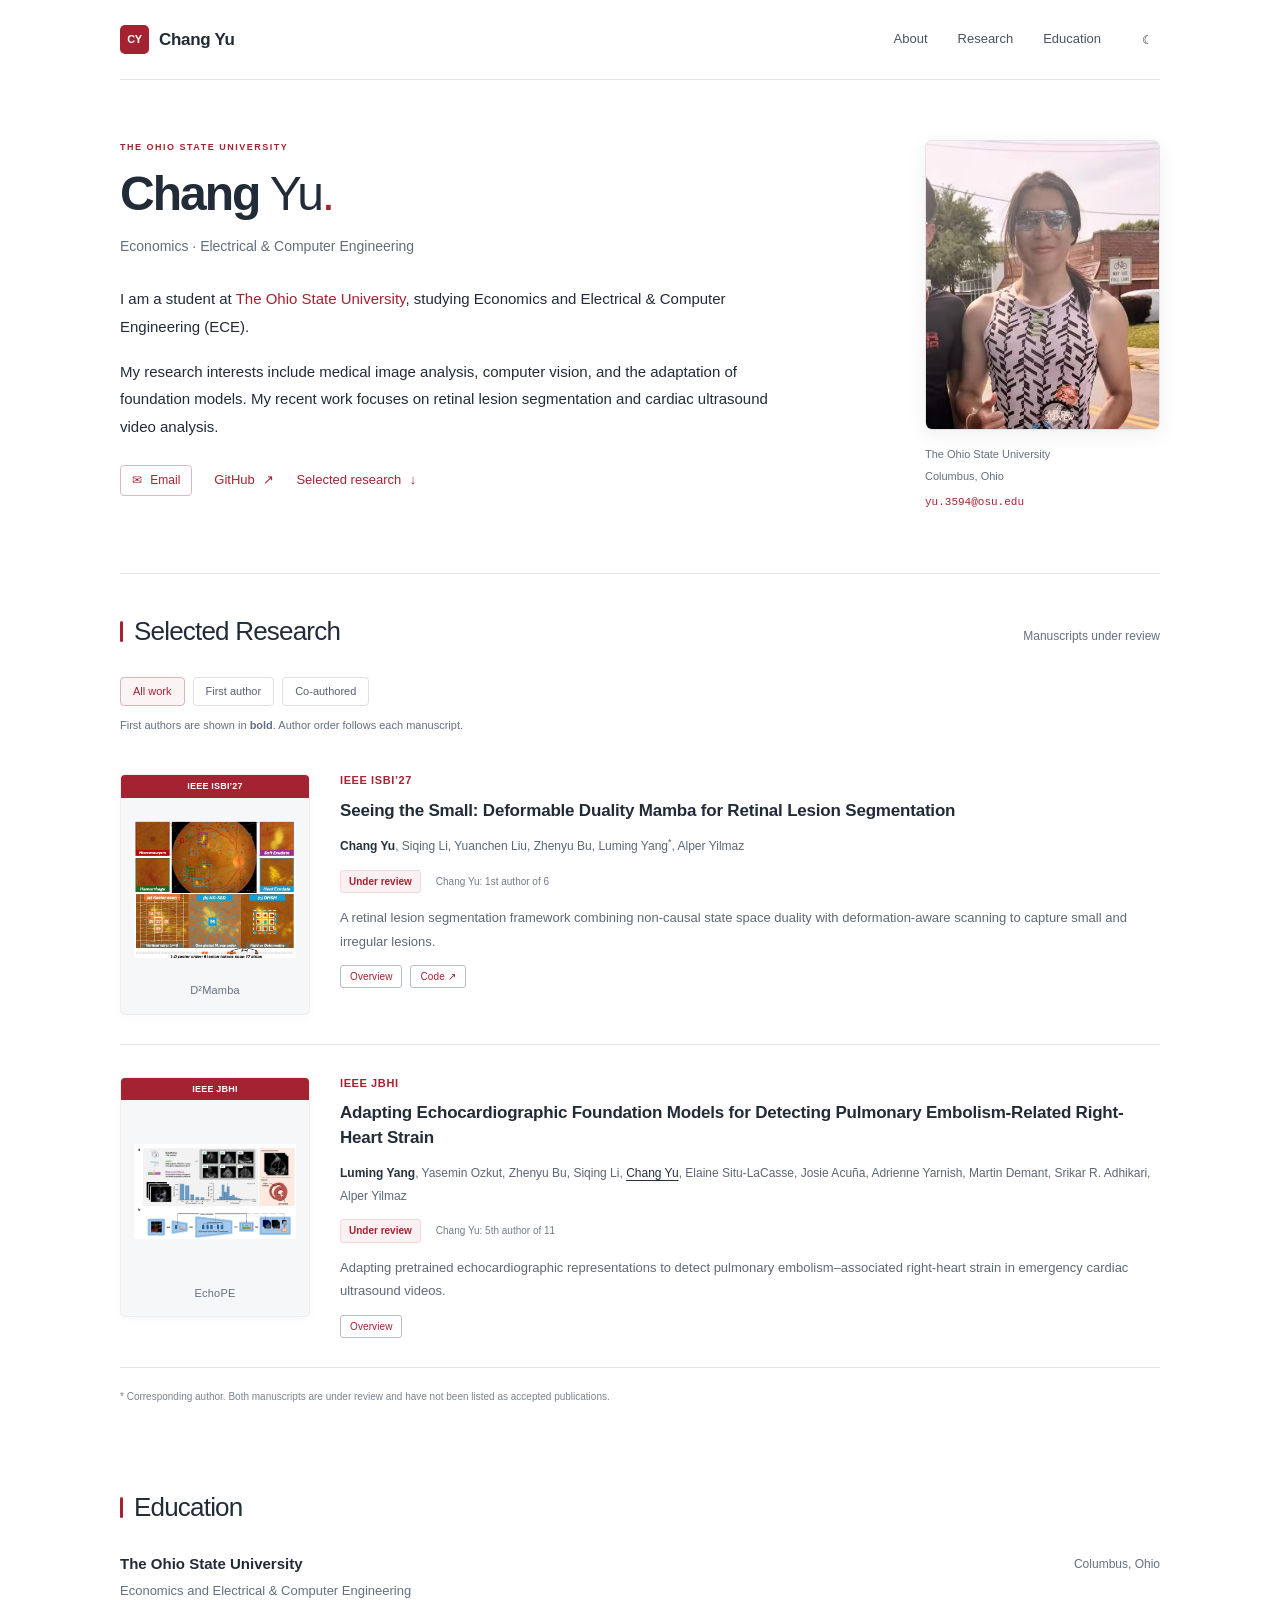
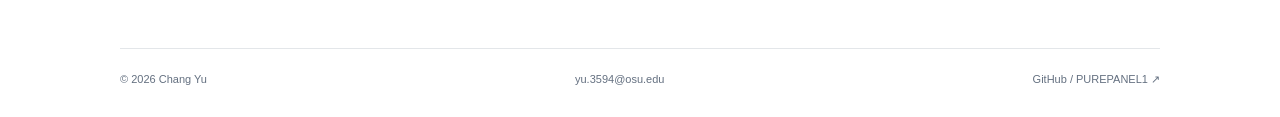
==== index.html @ 24034ac5 "Build academic personal website with research, authorship, portrait, and contact" ====
<!doctype html>
<html lang="en">
<head>
  <meta charset="UTF-8">
  <meta name="viewport" content="width=device-width, initial-scale=1">
  <meta name="theme-color" content="#ffffff">
  <meta name="description" content="Chang Yu, a student in Economics and Electrical and Computer Engineering at The Ohio State University. Research in medical image analysis and foundation models.">
  <meta property="og:title" content="Chang Yu | The Ohio State University">
  <meta property="og:description" content="Economics and Electrical & Computer Engineering. Selected research in medical image analysis.">
  <meta property="og:type" content="website">
  <title>Chang Yu | The Ohio State University</title>
  <link rel="icon" href="assets/favicon.svg" type="image/svg+xml">
  <link rel="stylesheet" href="style.css">
  <script src="script.js" defer></script>
</head>
<body>
  <a class="skip-link" href="#main">Skip to content</a>
  <header class="header wrap">
    <a class="wordmark" href="#about"><span class="monogram">CY</span> Chang Yu</a>
    <nav aria-label="Main navigation"><a href="#about">About</a><a href="#research">Research</a><a href="#education">Education</a><button class="theme-toggle" type="button" aria-label="Switch to dark theme" title="Switch theme"><span aria-hidden="true">☾</span></button></nav>
  </header>
  <main class="wrap" id="main">
    <section class="profile" id="about" aria-labelledby="profile-title">
      <div class="profile-copy">
        <p class="affiliation">THE OHIO STATE UNIVERSITY</p>
        <h1 id="profile-title"><strong>Chang</strong> Yu<span class="name-dot">.</span></h1>
        <p class="discipline">Economics · Electrical &amp; Computer Engineering</p>
        <p>I am a student at <a href="https://www.osu.edu/" target="_blank" rel="noopener noreferrer">The Ohio State University</a>, studying Economics and Electrical &amp; Computer Engineering (ECE).</p>
        <p>My research interests include medical image analysis, computer vision, and the adaptation of foundation models. My recent work focuses on retinal lesion segmentation and cardiac ultrasound video analysis.</p>
        <div class="profile-links"><a class="contact-link" href="mailto:yu.3594@osu.edu"><span aria-hidden="true">✉</span> Email</a><a href="https://github.com/PUREPANEL1" target="_blank" rel="noopener noreferrer">GitHub <span aria-hidden="true">↗</span></a><a href="#research">Selected research <span aria-hidden="true">↓</span></a></div>
      </div>
      <figure class="portrait"><img src="assets/chang-yu.jpg" alt="Chang Yu holding a trophy outdoors" fetchpriority="high" width="410" height="1199"><figcaption><span>The Ohio State University</span><span>Columbus, Ohio</span><a href="mailto:yu.3594@osu.edu">yu.3594@osu.edu</a></figcaption></figure>
    </section>
    <section class="research" id="research" aria-labelledby="research-title">
      <div class="section-heading"><h2 id="research-title">Selected Research</h2><p>Manuscripts under review</p></div>
      <div class="filter-bar" role="group" aria-label="Filter research by authorship"><button class="filter active" type="button" data-filter="all" aria-pressed="true">All work</button><button class="filter" type="button" data-filter="first" aria-pressed="false">First author</button><button class="filter" type="button" data-filter="collaborative" aria-pressed="false">Co-authored</button></div>
      <p class="author-note">First authors are shown in <strong>bold</strong>. Author order follows each manuscript.</p>
      <p class="sr-only" id="filter-status" aria-live="polite">Showing 2 research projects.</p>
      <article class="paper" data-authorship="first" aria-labelledby="paper-one-title">
        <div class="paper-visual"><img src="assets/d2mamba-research.jpg" alt="D²Mamba illustration of retinal lesions and spatial scanning" loading="lazy" width="542" height="458"><span class="venue-ribbon">IEEE ISBI’27</span><span>D²Mamba</span></div>
        <div class="paper-content">
          <p class="venue-heading">IEEE ISBI’27</p>
          <h3 id="paper-one-title">Seeing the Small: Deformable Duality Mamba for Retinal Lesion Segmentation</h3>
          <p class="authors"><strong>Chang Yu</strong>, Siqing Li, Yuanchen Liu, Zhenyu Bu, Luming Yang<span class="corresponding" title="Corresponding author">*</span>, Alper Yilmaz</p>
          <p class="paper-status"><span class="review-badge">Under review</span><span class="authorship">Chang Yu: 1st author of 6</span></p>
          <p class="paper-summary">A retinal lesion segmentation framework combining non-causal state space duality with deformation-aware scanning to capture small and irregular lesions.</p>
          <div class="paper-actions"><button class="text-link" data-project="d2mamba" type="button">Overview</button><a class="text-link" href="https://github.com/PUREPANEL1/D2Mamba" target="_blank" rel="noopener noreferrer">Code <span aria-hidden="true">↗</span></a></div>
        </div>
      </article>
      <article class="paper" data-authorship="collaborative" aria-labelledby="paper-two-title">
        <div class="paper-visual"><img src="assets/echope-research.jpg" alt="EchoPE overview of cardiac ultrasound views and the model adaptation pipeline" loading="lazy" width="885" height="519"><span class="venue-ribbon">IEEE JBHI</span><span>EchoPE</span></div>
        <div class="paper-content">
          <p class="venue-heading">IEEE JBHI</p>
          <h3 id="paper-two-title">Adapting Echocardiographic Foundation Models for Detecting Pulmonary Embolism-Related Right-Heart Strain</h3>
          <p class="authors"><strong>Luming Yang</strong>, Yasemin Ozkut, Zhenyu Bu, Siqing Li, <span class="my-name">Chang Yu</span>, Elaine Situ-LaCasse, Josie Acuña, Adrienne Yarnish, Martin Demant, Srikar R. Adhikari, Alper Yilmaz</p>
          <p class="paper-status"><span class="review-badge">Under review</span><span class="authorship">Chang Yu: 5th author of 11</span></p>
          <p class="paper-summary">Adapting pretrained echocardiographic representations to detect pulmonary embolism–associated right-heart strain in emergency cardiac ultrasound videos.</p>
          <div class="paper-actions"><button class="text-link" data-project="echope" type="button">Overview</button></div>
        </div>
      </article>
      <p class="research-footnote">* Corresponding author. Both manuscripts are under review and have not been listed as accepted publications.</p>
    </section>
    <section class="education" id="education" aria-labelledby="education-title"><h2 id="education-title">Education</h2><div class="education-entry"><div><h3>The Ohio State University</h3><p>Economics and Electrical &amp; Computer Engineering</p></div><span>Columbus, Ohio</span></div></section>
  </main>
  <footer class="footer wrap"><p>© <span id="year">2026</span> Chang Yu</p><a href="mailto:yu.3594@osu.edu">yu.3594@osu.edu</a><a href="https://github.com/PUREPANEL1" target="_blank" rel="noopener noreferrer">GitHub / PUREPANEL1 <span aria-hidden="true">↗</span></a></footer>
  <dialog id="project-dialog" aria-labelledby="dialog-title"><div class="dialog-inner"><button class="dialog-close" type="button" aria-label="Close research overview">×</button><p class="dialog-status" id="dialog-status"></p><h2 id="dialog-title"></h2><p class="dialog-authorship" id="dialog-authorship"></p><div id="dialog-body"></div><button class="dialog-dismiss" type="button">Close overview</button></div></dialog>
</body>
</html>
---- style.css ----
:root{--ink:#222b38;--muted:#647080;--accent:#a52232;--line:#e3e6e9;--soft:#f6f7f8;--serif:Georgia,'Times New Roman',serif;--sans:-apple-system,BlinkMacSystemFont,'Segoe UI',Arial,sans-serif}
*{box-sizing:border-box}html{scroll-behavior:smooth;scroll-padding-top:35px}body{margin:0;background:#fff;color:var(--ink);font:15px/1.75 var(--sans);-webkit-font-smoothing:antialiased}body:has(dialog[open]){overflow:hidden}a{color:var(--accent);text-decoration:none}a:hover{text-decoration:underline;text-underline-offset:4px}button{font:inherit;cursor:pointer}a:focus-visible,button:focus-visible{outline:2px solid var(--accent);outline-offset:5px}::selection{background:#f1d9dc}img{display:block;max-width:100%}.wrap{width:min(100% - 96px,1040px);margin-inline:auto}.skip-link{position:fixed;top:-100px;left:20px;z-index:100;background:var(--ink);color:white;padding:10px 20px}.skip-link:focus{top:10px}.sr-only{position:absolute;width:1px;height:1px;padding:0;overflow:hidden;clip:rect(0,0,0,0);white-space:nowrap;border:0}.header{display:flex;align-items:center;justify-content:space-between;border-bottom:1px solid var(--line);height:87px}.wordmark{font-family:var(--serif);font-size:23px;font-weight:600;color:var(--ink)}nav{display:flex;gap:30px}nav a{font-size:13px;color:#495362}nav a:hover{color:var(--accent)}nav span{font-size:12px;margin-left:3px}.profile{display:grid;grid-template-columns:1fr 220px;gap:75px;padding-block:64px 61px;align-items:start}.affiliation{font-size:10px;letter-spacing:1.8px;color:var(--accent);font-weight:650;margin:0 0 12px}h1{font-family:var(--serif);font-size:52px;letter-spacing:-1.8px;font-weight:500;line-height:1.1;margin:0 0 13px}.discipline{font-size:14px;color:#636e7c;margin:0 0 27px}.profile-copy>p:not(.affiliation):not(.discipline){margin:0 0 17px;max-width:650px;line-height:1.85;font-size:15px}.profile-links{display:flex;gap:28px;font-size:13px;margin-top:24px}.profile-links span{margin-left:5px}.portrait{margin:0}.portrait img{width:220px;height:320px;object-fit:cover;object-position:center top;border-radius:3px;background:#f2f2f2}.portrait figcaption{font-size:11px;color:var(--muted);text-align:center;margin-top:9px}.research,.education{padding-block:35px 40px;border-top:1px solid var(--line)}.section-heading{display:flex;justify-content:space-between;align-items:baseline;gap:20px}h2{font-family:var(--serif);font-size:27px;letter-spacing:-.45px;font-weight:500;margin:0 0 22px}.section-heading>p{font-size:12px;color:var(--muted);margin:0}.filter-bar{display:flex;gap:8px;margin-bottom:10px}.filter{border:1px solid #dce0e5;color:#566170;background:#fff;padding:4px 12px;border-radius:3px;font-size:11px;transition:background .15s}.filter:hover{background:#f6f7f8}.filter.active{color:var(--accent);border-color:#d8b5ba;background:#fbf3f4}.author-note{font-size:11px;color:var(--muted);margin:10px 0 7px}.paper{display:grid;grid-template-columns:190px 1fr;gap:30px;padding-block:30px;border-bottom:1px solid var(--line)}.paper[hidden]{display:none}.paper-visual{align-self:start;background:var(--soft);border:1px solid #eceef0;border-radius:3px;padding:13px;min-height:168px;display:flex;flex-direction:column;justify-content:center;gap:12px;align-items:center}.paper-visual img{width:100%;max-height:160px;object-fit:contain}.paper-visual>span{font-size:11px;letter-spacing:.2px;color:#667080}.paper h3{font-size:17px;font-weight:650;line-height:1.5;letter-spacing:-.2px;margin:0 0 11px}.authors{font-size:12px;line-height:1.9;color:#5d6673;margin:0 0 12px}.authors strong{font-weight:750;color:#26313e}.my-name{text-decoration:underline;text-underline-offset:3px;color:#26313e}.corresponding{vertical-align:super;font-size:9px}.paper-status{display:flex;flex-wrap:wrap;align-items:center;gap:8px 15px;margin:0 0 13px}.review-badge{font-size:10px;font-weight:600;color:var(--accent);background:#fbf1f2;border:1px solid #f0d9dc;padding:2px 8px;border-radius:3px}.authorship{font-size:10px;color:#737c89}.paper-summary{font-size:13px;line-height:1.8;color:#5f6975;margin:0 0 12px}.paper-actions{display:flex;align-items:center;gap:20px}.text-link{color:var(--accent);font-size:12px;border:0;background:none;padding:0;line-height:1.7}.text-link:hover{text-decoration:underline;text-underline-offset:4px}.research-footnote{font-size:10px;color:#7b838e;margin-top:20px}.education{padding-top:30px;padding-bottom:45px;border-top:0}.education h2{margin-bottom:20px}.education-entry{display:flex;justify-content:space-between;gap:25px}.education-entry h3{font-size:15px;font-weight:600;margin:0 0 3px}.education-entry p{font-size:13px;color:var(--muted);margin:0}.education-entry>span{font-size:12px;color:var(--muted);padding-top:3px}.footer{border-top:1px solid var(--line);padding-block:21px 28px;display:flex;justify-content:space-between;gap:20px;align-items:center;font-size:11px;color:var(--muted)}.footer p{margin:0}.footer a{color:var(--muted)}dialog{width:min(730px,calc(100% - 36px));max-height:85vh;padding:0;border:1px solid #e0e4e8;border-radius:5px;box-shadow:0 20px 80px #0003;background:white;color:var(--ink)}dialog::backdrop{background:#15223588;backdrop-filter:blur(3px)}.dialog-inner{padding:40px;position:relative}.dialog-close{position:absolute;right:15px;top:8px;color:var(--muted);font-size:27px;padding:3px 8px;background:none;border:0}.dialog-status{font-size:10px;color:var(--accent);letter-spacing:1px;margin:0 30px 16px 0}.dialog-inner h2{font-size:26px;line-height:1.3;margin-bottom:15px}.dialog-authorship{font-size:12px;color:var(--muted);border-bottom:1px solid var(--line);padding-bottom:18px}.dialog-inner h3{font-size:14px;margin:22px 0 6px}.dialog-inner #dialog-body p{font-size:13px;color:#596573;line-height:1.85;margin:0}.dialog-dismiss{border:1px solid #d6dce2;background:var(--soft);color:#414e5e;border-radius:3px;padding:7px 14px;font-size:12px;margin-top:28px}
@media(max-width:760px){.wrap{width:calc(100% - 40px)}.header{height:72px}.wordmark{font-size:21px}nav{gap:18px}nav a{font-size:11px}.profile{grid-template-columns:1fr 150px;gap:30px;padding-block:40px}.portrait img{width:150px;height:240px}h1{font-size:44px}.affiliation{font-size:8px;letter-spacing:1.2px}.discipline{font-size:12px}.profile-copy>p:not(.affiliation):not(.discipline){font-size:13px}.profile-links{font-size:12px;gap:18px}.paper{grid-template-columns:145px 1fr;gap:22px}.paper-visual{padding:10px;min-height:135px}.paper h3{font-size:16px}.authors{font-size:11px}.paper-summary{font-size:12px}.section-heading>p{font-size:10px}.education-entry p{font-size:12px}}
@media(max-width:520px){.profile{display:flex;flex-direction:column;gap:24px}.portrait{order:-1;align-self:flex-start}.portrait img{width:150px;height:210px}.portrait figcaption{display:none}.profile-copy{width:100%}h1{font-size:43px}.profile-copy>p:not(.affiliation):not(.discipline){font-size:14px}.discipline{font-size:12px;margin-bottom:22px}.section-heading{display:block}.section-heading h2{margin-bottom:6px}.section-heading>p{font-size:11px;margin-bottom:20px}.paper{grid-template-columns:1fr;gap:20px;padding-block:26px}.paper-visual{max-width:240px;width:100%;min-height:150px}.paper-visual img{max-height:150px;width:auto;max-width:100%}.paper h3{font-size:17px}.authors{font-size:12px}.paper-summary{font-size:13px}.author-note{font-size:10px}.education-entry{display:block}.education-entry>span{display:block;margin-top:8px}.footer{font-size:10px}.dialog-inner{padding:33px 23px}.dialog-inner h2{font-size:23px}}
@media(prefers-reduced-motion:reduce){html{scroll-behavior:auto}*{transition:none!important}}
/* Restrained academic styling, with a light/dark theme. */
:root{--surface:#fff;--page:#fff;--hover:#faf7f8}body{background:var(--page);transition:background .2s,color .2s}.header{height:80px;position:sticky;top:0;background:var(--page);z-index:20}.wordmark{font-family:var(--sans);font-size:17px;font-weight:550;display:flex;align-items:center;gap:10px;letter-spacing:-.3px}.monogram{display:inline-flex;align-items:center;justify-content:center;width:29px;height:29px;border-radius:5px;background:var(--accent);color:white;font-size:11px;letter-spacing:-.3px;font-weight:650}nav{align-items:center}.theme-toggle{display:flex;align-items:center;justify-content:center;width:29px;height:29px;font-size:22px;border:0;border-radius:50%;background:none;color:var(--ink);line-height:1}.theme-toggle:hover{background:var(--soft)}.profile{padding-top:60px;gap:65px;grid-template-columns:1fr 235px}.profile h1{font-family:var(--sans);font-size:48px;letter-spacing:-2px;font-weight:350}.profile h1 strong{font-weight:700}.name-dot{color:var(--accent)}.affiliation{font-size:9px;letter-spacing:1.5px}.portrait img{width:235px;height:290px;object-position:62% 0%;border-radius:7px;box-shadow:0 5px 20px #18233612;border:1px solid var(--line)}.portrait figcaption{display:flex;flex-direction:column;align-items:flex-start;gap:2px;text-align:left;font-size:11px;margin-top:15px;line-height:1.8}.portrait figcaption a{font-family:ui-monospace,SFMono-Regular,Consolas,monospace;font-size:11px;margin-top:4px}.profile-links{align-items:center;gap:22px}.contact-link{border:1px solid #dcb9be;border-radius:4px;padding:4px 11px;font-size:12px}.contact-link:hover{background:var(--hover);text-decoration:none}.contact-link span{margin-right:5px;margin-left:0}.section-heading h2,.education h2{font-family:var(--sans);font-size:26px;font-weight:450;letter-spacing:-.8px}.section-heading h2:before,.education h2:before{content:'';display:inline-block;width:3px;height:21px;background:var(--accent);margin-right:11px;vertical-align:-2px;border-radius:2px}.paper{padding:29px 0;transition:background .2s,border-color .2s}.paper-visual{position:relative;margin-top:3px;padding-top:34px;overflow:hidden;border-radius:5px;box-shadow:0 2px 8px #1a293208}.paper-visual>.venue-ribbon{position:absolute;top:0;left:0;right:0;padding:3px 7px;background:var(--accent);color:white;font-size:9px;font-weight:550;text-align:center;line-height:1.8}.paper h3{transition:color .2s}.paper:hover h3{color:var(--accent)}.paper-actions .text-link{border:1px solid #b7bec8;border-radius:3px;font-size:10px;padding:2px 9px;transition:background .15s;letter-spacing:.1px}.paper-actions .text-link:hover{background:var(--hover);text-decoration:none;border-color:var(--accent)}.paper-actions{gap:8px}.review-badge{font-size:10px}.filter{border-radius:4px}.footer a:hover{color:var(--accent)}.paper[hidden]{display:none}
html[data-theme="dark"]{color-scheme:dark;--ink:#e6e9ed;--muted:#a3abb7;--accent:#e99ca6;--line:#343a44;--soft:#242932;--surface:#1b2027;--page:#191d24;--hover:#282229}html[data-theme="dark"] nav a,html[data-theme="dark"] .discipline,html[data-theme="dark"] .authors,html[data-theme="dark"] .paper-summary{color:#b4bcc8}html[data-theme="dark"] .authors strong,html[data-theme="dark"] .my-name{color:#f0f2f5}html[data-theme="dark"] .review-badge,html[data-theme="dark"] .filter.active{background:#34242a;border-color:#67454d}html[data-theme="dark"] .filter{background:var(--surface);border-color:var(--line);color:var(--muted)}html[data-theme="dark"] .filter.active{color:var(--accent)}html[data-theme="dark"] .paper-visual{border-color:var(--line)}html[data-theme="dark"] .monogram,html[data-theme="dark"] .venue-ribbon{color:#22191c}html[data-theme="dark"] dialog{background:var(--surface);border-color:var(--line)}html[data-theme="dark"] .dialog-inner #dialog-body p{color:#b4bcc8}html[data-theme="dark"] .dialog-dismiss{background:var(--soft);color:var(--ink);border-color:var(--line)}html[data-theme="dark"] .theme-toggle:hover{background:var(--soft)}
@media(max-width:760px){html{scroll-padding-top:90px}.header{height:70px}.profile{gap:28px;grid-template-columns:1fr 170px;padding-top:40px}.portrait img{width:170px;height:235px}.portrait figcaption{font-size:10px}.portrait figcaption a{font-size:10px}.profile h1{font-size:42px}.wordmark{font-size:15px}.monogram{width:25px;height:25px;font-size:9px}.profile-links{gap:14px;flex-wrap:wrap}nav{gap:17px}}
@media(max-width:520px){.profile{display:block;padding-top:32px}.portrait{margin-top:27px;width:170px}.portrait img{height:225px}.portrait figcaption{display:flex;margin-top:10px}.profile h1{font-size:43px}.header .wordmark{font-size:14px;gap:7px}nav{gap:13px}nav a{font-size:10px}.theme-toggle{width:22px;font-size:21px}.footer{flex-wrap:wrap;gap:10px 18px}.footer>a:last-child{margin-left:auto}.paper-visual{max-width:230px}.section-heading h2,.education h2{font-size:25px}}
.venue-heading{font-size:11px;font-weight:650;letter-spacing:.6px;color:var(--accent);margin:0 0 7px}
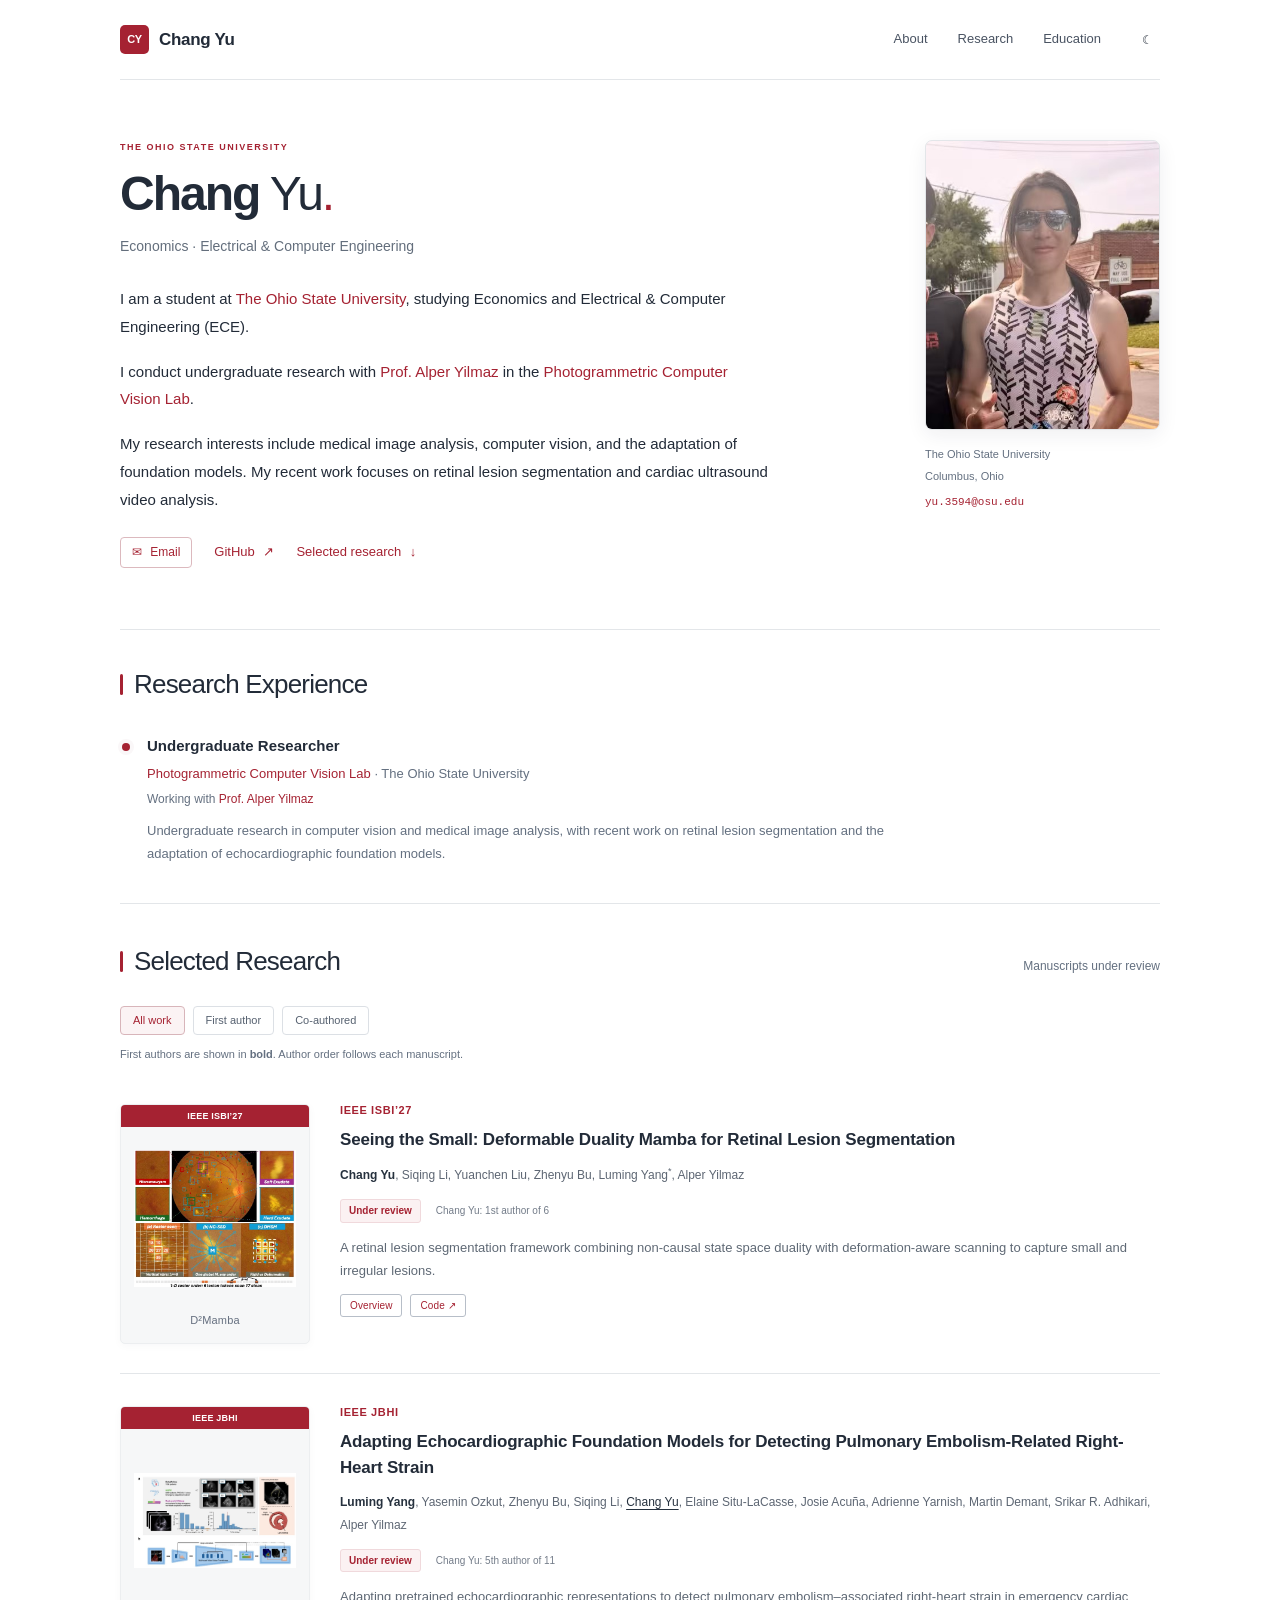
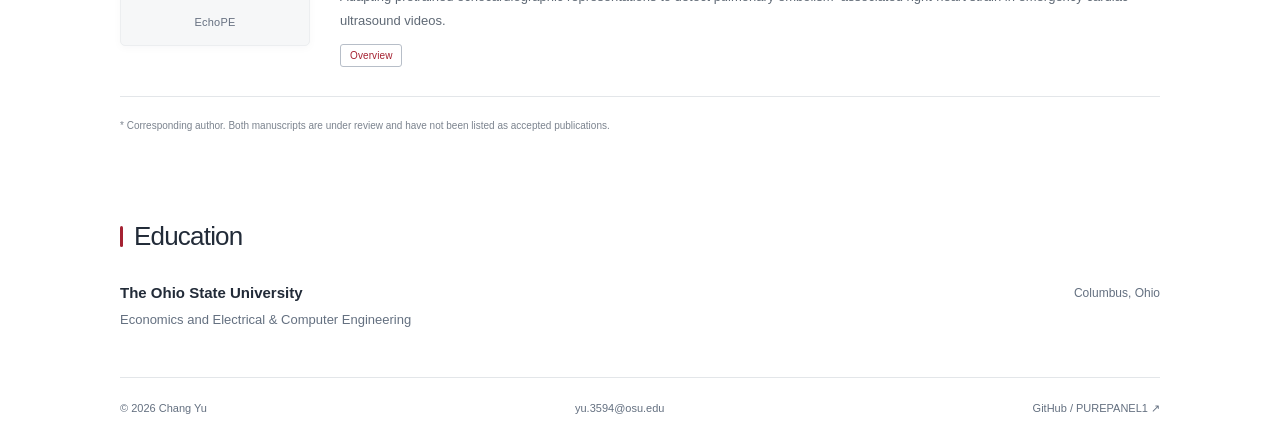
==== commit 83f93575: "Add undergraduate research experience with Prof. Alper Yilmaz" ====
--- a/index.html
+++ b/index.html
@@ -26,10 +26,18 @@
         <h1 id="profile-title"><strong>Chang</strong> Yu<span class="name-dot">.</span></h1>
         <p class="discipline">Economics · Electrical &amp; Computer Engineering</p>
         <p>I am a student at <a href="https://www.osu.edu/" target="_blank" rel="noopener noreferrer">The Ohio State University</a>, studying Economics and Electrical &amp; Computer Engineering (ECE).</p>
+        <p>I conduct undergraduate research with <a href="https://ceg.osu.edu/people/yilmaz.15" target="_blank" rel="noopener noreferrer">Prof. Alper Yilmaz</a> in the <a href="https://u.osu.edu/pcvlab/" target="_blank" rel="noopener noreferrer">Photogrammetric Computer Vision Lab</a>.</p>
         <p>My research interests include medical image analysis, computer vision, and the adaptation of foundation models. My recent work focuses on retinal lesion segmentation and cardiac ultrasound video analysis.</p>
         <div class="profile-links"><a class="contact-link" href="mailto:yu.3594@osu.edu"><span aria-hidden="true">✉</span> Email</a><a href="https://github.com/PUREPANEL1" target="_blank" rel="noopener noreferrer">GitHub <span aria-hidden="true">↗</span></a><a href="#research">Selected research <span aria-hidden="true">↓</span></a></div>
       </div>
       <figure class="portrait"><img src="assets/chang-yu.jpg" alt="Chang Yu holding a trophy outdoors" fetchpriority="high" width="410" height="1199"><figcaption><span>The Ohio State University</span><span>Columbus, Ohio</span><a href="mailto:yu.3594@osu.edu">yu.3594@osu.edu</a></figcaption></figure>
+    </section>
+    <section class="experience" id="experience" aria-labelledby="experience-title">
+      <h2 id="experience-title">Research Experience</h2>
+      <div class="experience-entry">
+        <div class="experience-marker" aria-hidden="true"></div>
+        <div><h3>Undergraduate Researcher</h3><p class="experience-lab"><a href="https://u.osu.edu/pcvlab/" target="_blank" rel="noopener noreferrer">Photogrammetric Computer Vision Lab</a> · The Ohio State University</p><p class="experience-advisor">Working with <a href="https://ceg.osu.edu/people/yilmaz.15" target="_blank" rel="noopener noreferrer">Prof. Alper Yilmaz</a></p><p class="experience-description">Undergraduate research in computer vision and medical image analysis, with recent work on retinal lesion segmentation and the adaptation of echocardiographic foundation models.</p></div>
+      </div>
     </section>
     <section class="research" id="research" aria-labelledby="research-title">
       <div class="section-heading"><h2 id="research-title">Selected Research</h2><p>Manuscripts under review</p></div>
--- a/style.css
+++ b/style.css
@@ -9,3 +9,4 @@
 @media(max-width:760px){html{scroll-padding-top:90px}.header{height:70px}.profile{gap:28px;grid-template-columns:1fr 170px;padding-top:40px}.portrait img{width:170px;height:235px}.portrait figcaption{font-size:10px}.portrait figcaption a{font-size:10px}.profile h1{font-size:42px}.wordmark{font-size:15px}.monogram{width:25px;height:25px;font-size:9px}.profile-links{gap:14px;flex-wrap:wrap}nav{gap:17px}}
 @media(max-width:520px){.profile{display:block;padding-top:32px}.portrait{margin-top:27px;width:170px}.portrait img{height:225px}.portrait figcaption{display:flex;margin-top:10px}.profile h1{font-size:43px}.header .wordmark{font-size:14px;gap:7px}nav{gap:13px}nav a{font-size:10px}.theme-toggle{width:22px;font-size:21px}.footer{flex-wrap:wrap;gap:10px 18px}.footer>a:last-child{margin-left:auto}.paper-visual{max-width:230px}.section-heading h2,.education h2{font-size:25px}}
 .venue-heading{font-size:11px;font-weight:650;letter-spacing:.6px;color:var(--accent);margin:0 0 7px}
+.experience{padding-block:32px 37px;border-top:1px solid var(--line)}.experience h2{font-family:var(--sans);font-size:26px;font-weight:450;letter-spacing:-.8px;margin-bottom:25px}.experience h2:before{content:'';display:inline-block;width:3px;height:21px;background:var(--accent);margin-right:11px;vertical-align:-2px;border-radius:2px}.experience-entry{position:relative;display:flex;gap:17px;padding:0 0 0 2px}.experience-marker{height:8px;width:8px;flex:0 0 8px;background:var(--accent);border-radius:50%;margin-top:10px;box-shadow:0 0 0 4px var(--hover)}.experience-entry h3{font-size:15px;font-weight:650;margin:0 0 4px}.experience-lab{font-size:13px;color:var(--muted);margin:0 0 3px}.experience-advisor{font-size:12px;color:var(--muted);margin:0 0 9px}.experience-description{font-size:13px;line-height:1.8;color:var(--muted);margin:0;max-width:800px}@media(max-width:520px){.experience h2{font-size:25px}.experience-lab{font-size:12px}.experience-description{font-size:12px}}
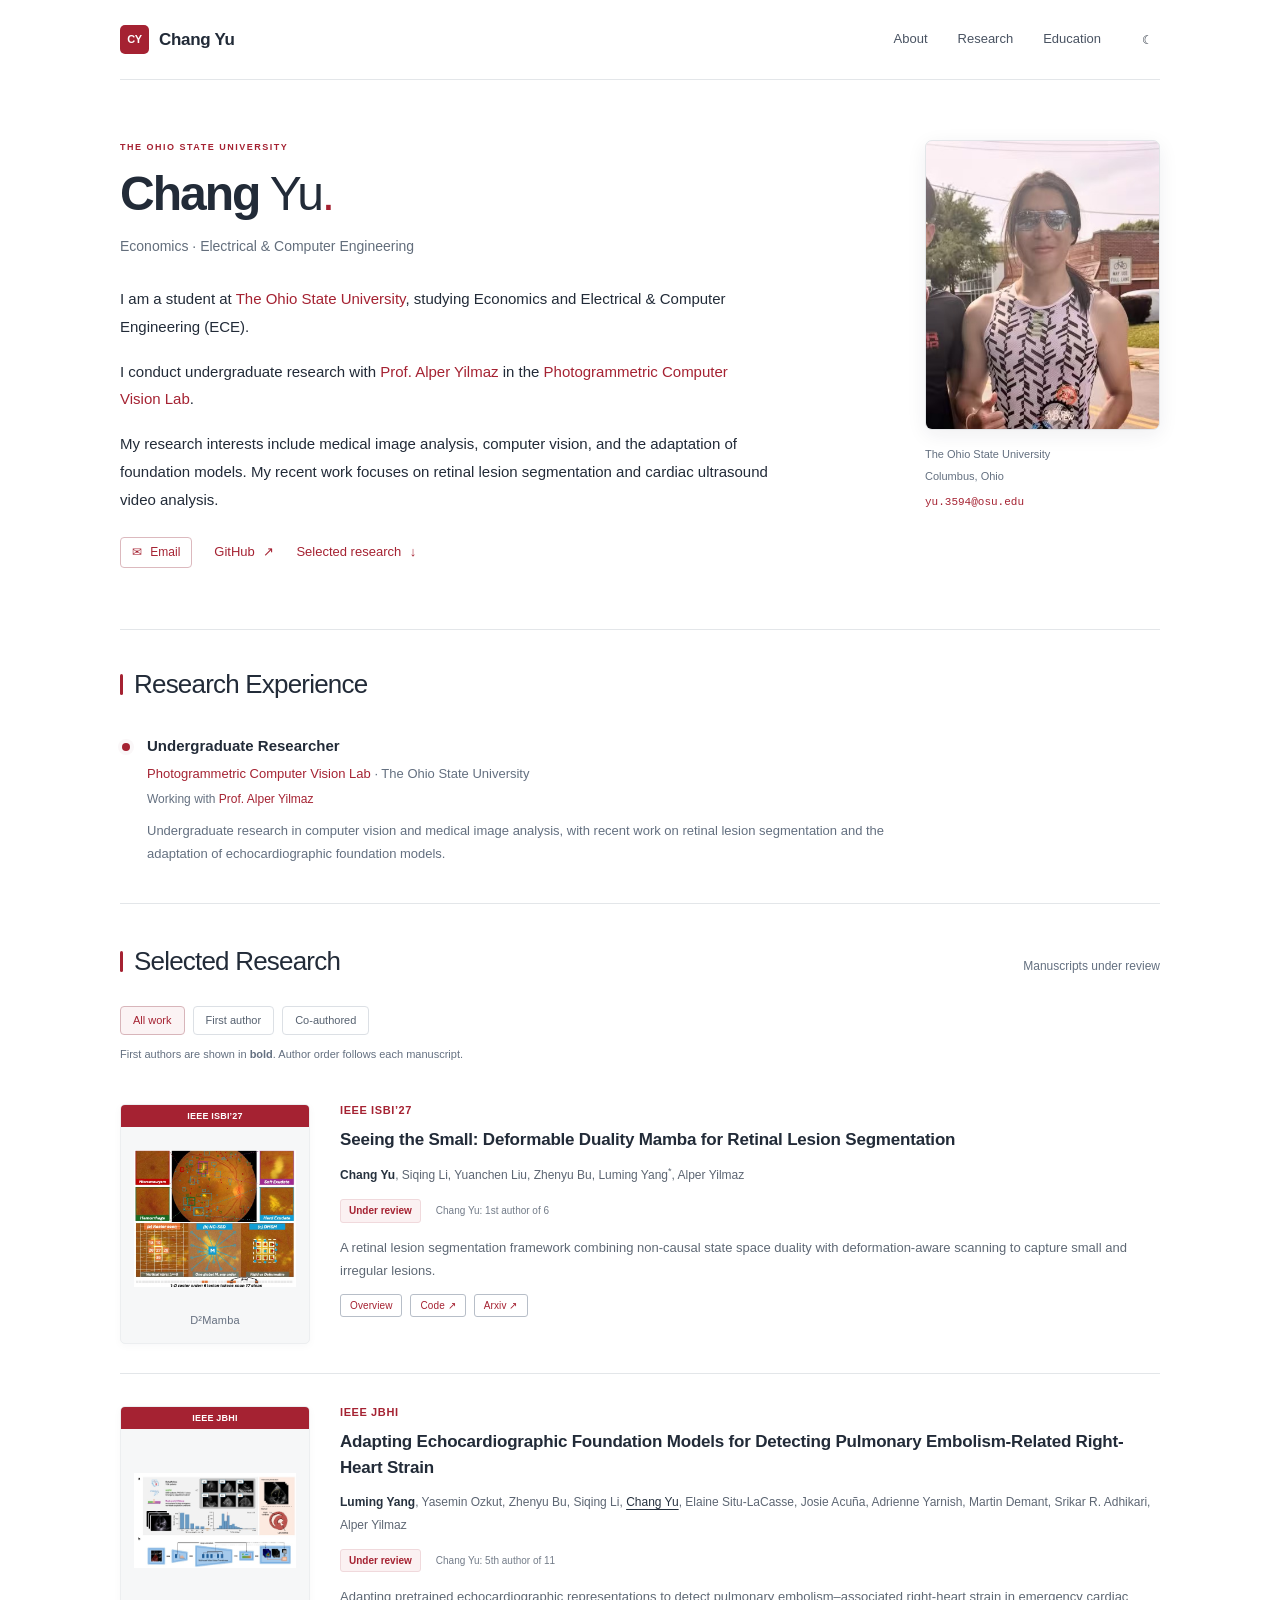
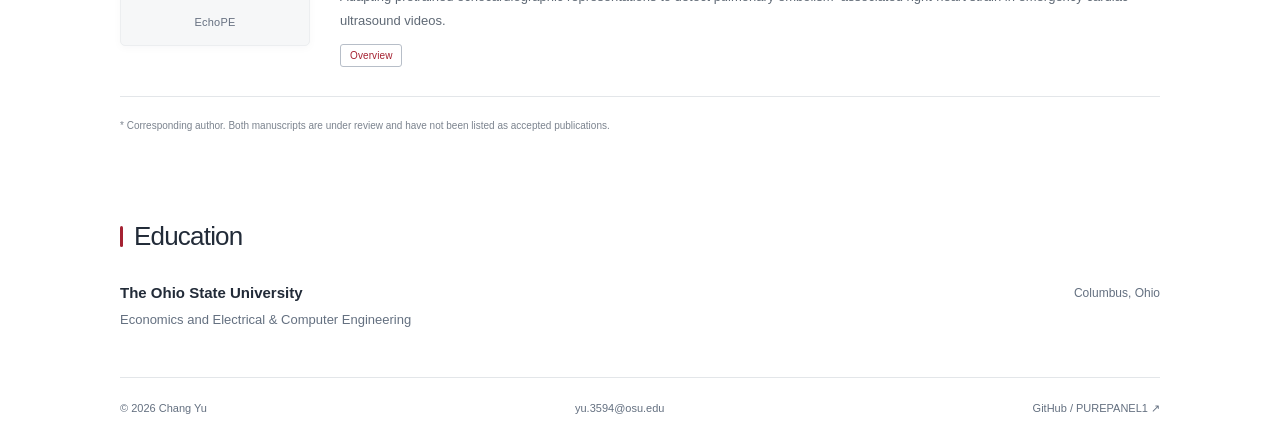
==== commit 0724cba9: "Add Arxiv link to paper actions in index.html Added a link to the Arxiv paper in the paper actions s" ====
--- a/index.html
+++ b/index.html
@@ -52,7 +52,7 @@
           <p class="authors"><strong>Chang Yu</strong>, Siqing Li, Yuanchen Liu, Zhenyu Bu, Luming Yang<span class="corresponding" title="Corresponding author">*</span>, Alper Yilmaz</p>
           <p class="paper-status"><span class="review-badge">Under review</span><span class="authorship">Chang Yu: 1st author of 6</span></p>
           <p class="paper-summary">A retinal lesion segmentation framework combining non-causal state space duality with deformation-aware scanning to capture small and irregular lesions.</p>
-          <div class="paper-actions"><button class="text-link" data-project="d2mamba" type="button">Overview</button><a class="text-link" href="https://github.com/PUREPANEL1/D2Mamba" target="_blank" rel="noopener noreferrer">Code <span aria-hidden="true">↗</span></a></div>
+          <div class="paper-actions"><button class="text-link" data-project="d2mamba" type="button">Overview</button><a class="text-link" href="https://github.com/PUREPANEL1/D2Mamba" target="_blank" rel="noopener noreferrer">Code <span aria-hidden="true">↗</span></a><a class="text-link" href="https://arxiv.org/abs/2611.13514" target="_blank" rel="noopener noreferrer">Arxiv <span aria-hidden="true">↗</span></a></div>
         </div>
       </article>
       <article class="paper" data-authorship="collaborative" aria-labelledby="paper-two-title">
